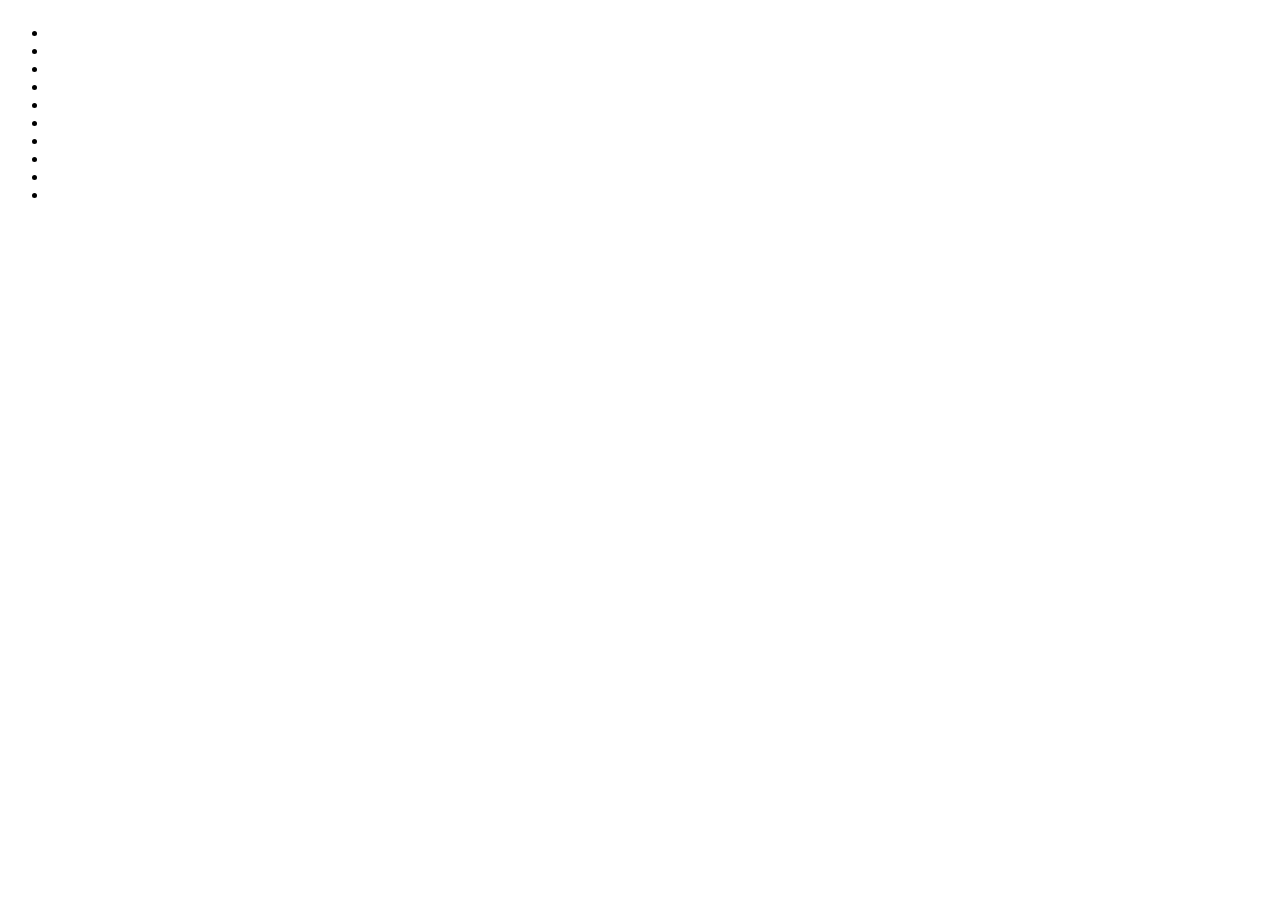
==== index.html @ 1909f5ee "photo" ====
﻿<!DOCTYPE html>
<html>
<head>
<title>相册</title>
<meta http-equiv="content-type" content="text/html;charset=utf-8">
<link type="text/css" rel="stylesheet" href="css/zzsc.css" />
<style>
{
.music{ position:absolute; top:0; right:100px;
;}
	}
</style>
</head>
<body>

<section class="cntr">
	<div class="m10">
		<div class="mt10 fs1"></div>
		<div class="slideshowConfig">
			<table class="mt15 fs08">
				<tbody>
						
				</tobdy>
			</table>
		</div>

		<div class="cntr mt20">
			<ul class="pgwSlideshow">
			<li><img src="images/IMG_1246[1]-01.jpeg" alt=""></li>
			<li><img src="images/IMG_0944.JPG" alt="" data-large-src="images/IMG_0944.JPG"></li>
			<li><img src="images/IMG_1073.JPG" alt=""></li>
			<li><img src="images/IMG_1074.JPG" alt=""></li>
			<li><img src="images/IMG_1078.JPG" alt=""></li>
			<li><img src="images/IMG_1176.JPG" alt=""></li>
			<li><img src="" alt=""></li>
			<li><img src="" alt=""></li>
			<li><img src="" alt=""></li>
			<li><img src="" alt=""></li>
			</ul>
		</div>
	</div> 
</section>
<script src="js/jquery.min.js" type="text/javascript"></script>

<div style="text-align:center;margin:50px 0; font:normal 14px/24px 'MicroSoft YaHei';">
</div>
<iframe class="music" frameborder="no" border="0" marginwidth="0" marginheight="0" width=330 height=86 src="//music.163.com/outchain/player?type=2&id=35504047&auto=1&height=66"></iframe>
</body>
</html>
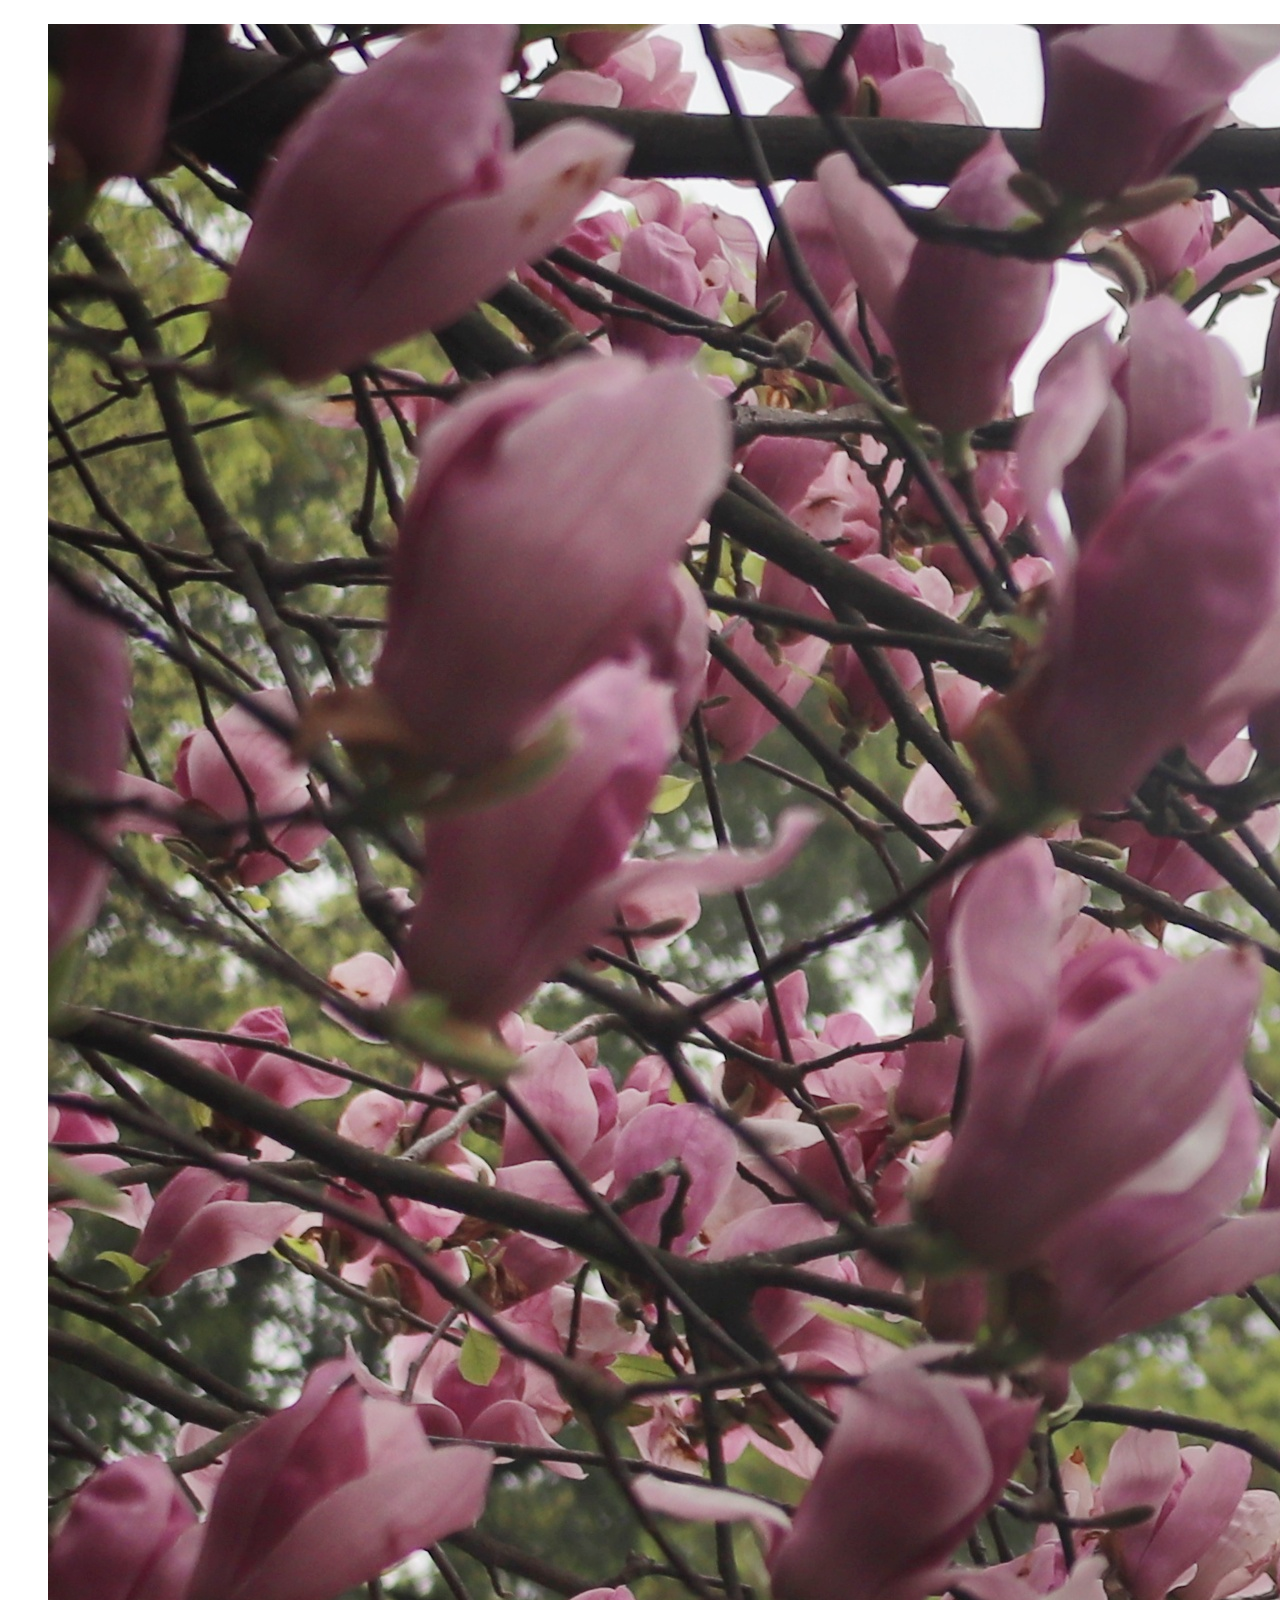
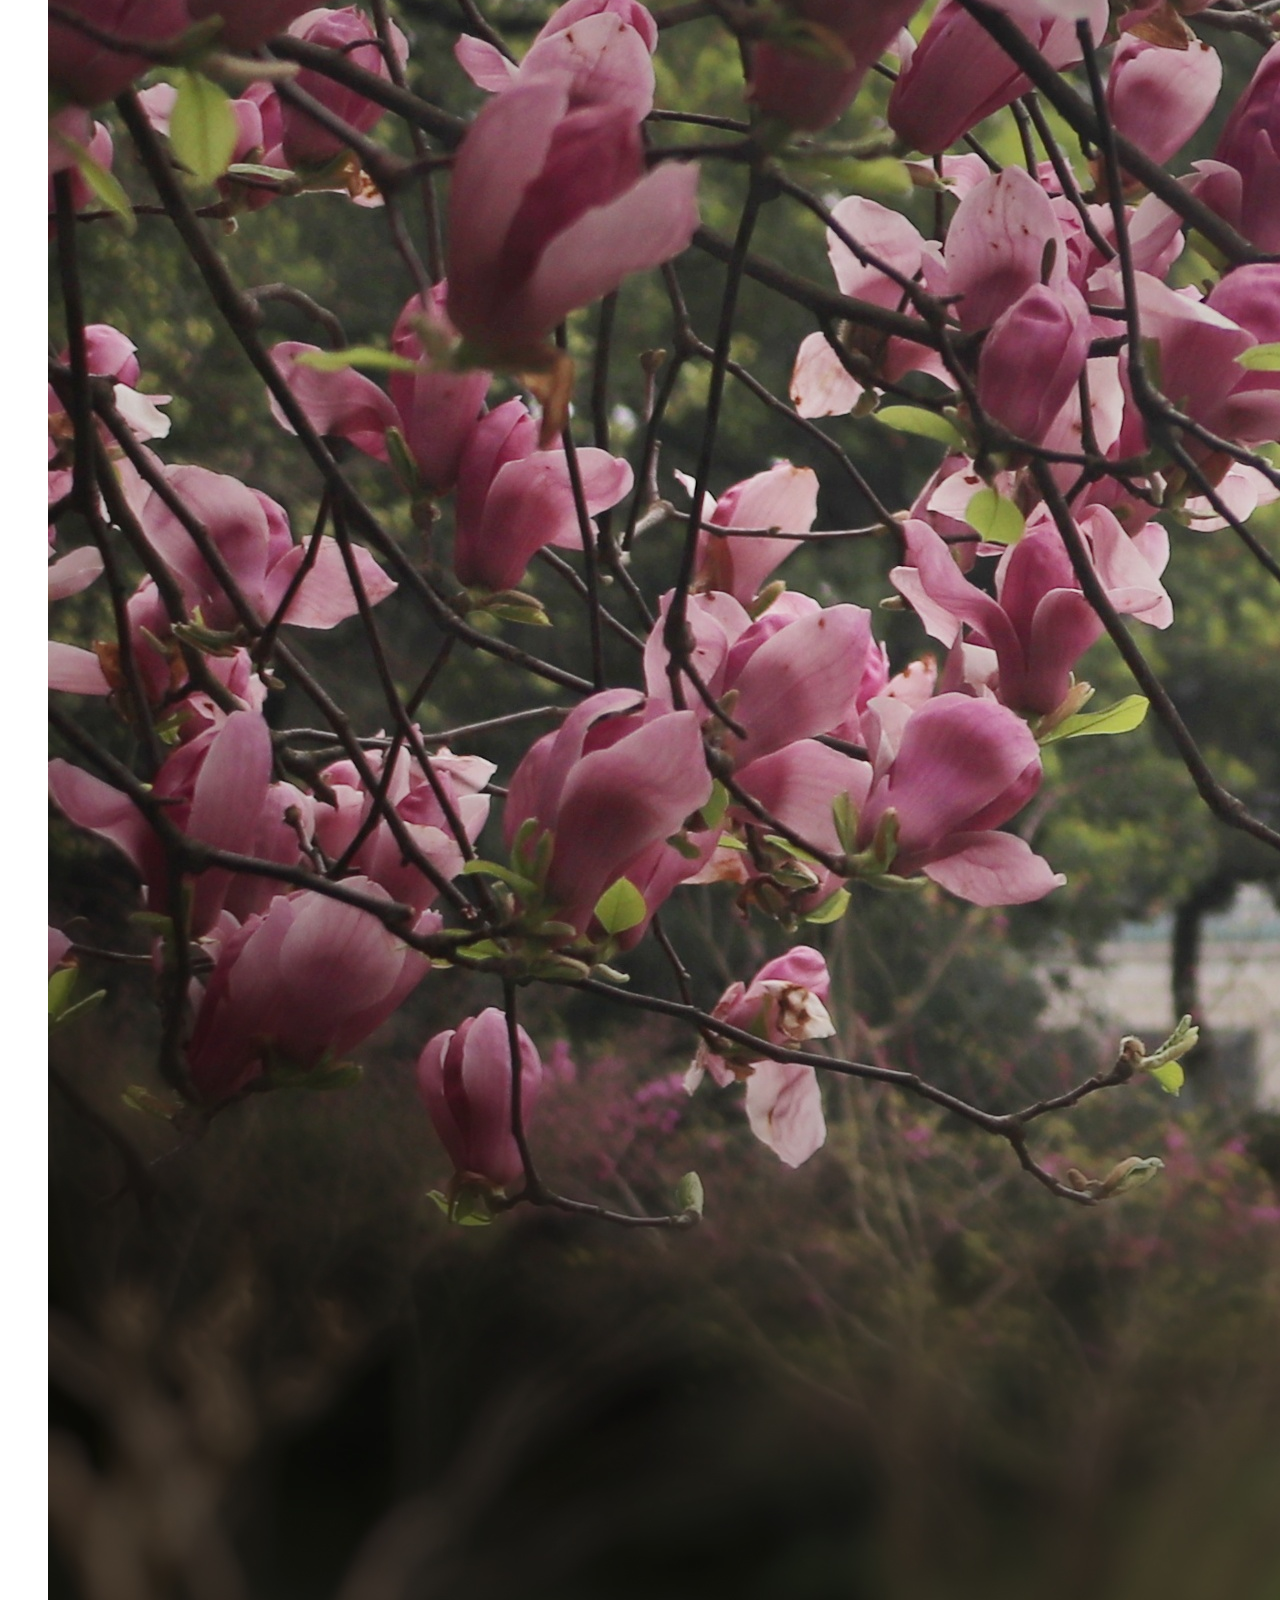
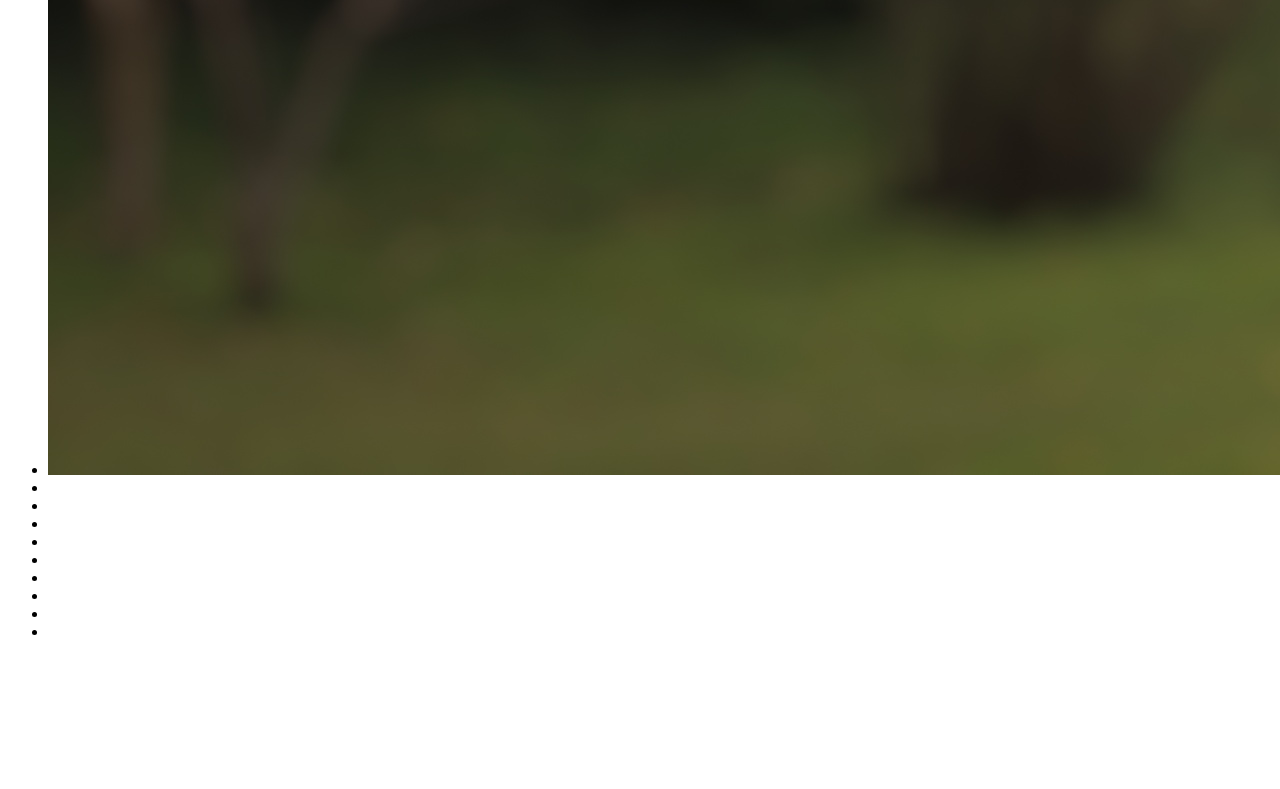
==== commit b3a0f472: "Update index.html" ====
--- a/index.html
+++ b/index.html
@@ -1,49 +1,49 @@
-﻿<!DOCTYPE html>
-<html>
-<head>
-<title>相册</title>
-<meta http-equiv="content-type" content="text/html;charset=utf-8">
-<link type="text/css" rel="stylesheet" href="css/zzsc.css" />
-<style>
-{
-.music{ position:absolute; top:0; right:100px;
-;}
-	}
-</style>
-</head>
-<body>
-
-<section class="cntr">
-	<div class="m10">
-		<div class="mt10 fs1"></div>
-		<div class="slideshowConfig">
-			<table class="mt15 fs08">
-				<tbody>
-						
-				</tobdy>
-			</table>
-		</div>
-
-		<div class="cntr mt20">
-			<ul class="pgwSlideshow">
-			<li><img src="images/IMG_1246[1]-01.jpeg" alt=""></li>
-			<li><img src="images/IMG_0944.JPG" alt="" data-large-src="images/IMG_0944.JPG"></li>
-			<li><img src="images/IMG_1073.JPG" alt=""></li>
-			<li><img src="images/IMG_1074.JPG" alt=""></li>
-			<li><img src="images/IMG_1078.JPG" alt=""></li>
-			<li><img src="images/IMG_1176.JPG" alt=""></li>
-			<li><img src="" alt=""></li>
-			<li><img src="" alt=""></li>
-			<li><img src="" alt=""></li>
-			<li><img src="" alt=""></li>
-			</ul>
-		</div>
-	</div> 
-</section>
-<script src="js/jquery.min.js" type="text/javascript"></script>
-
-<div style="text-align:center;margin:50px 0; font:normal 14px/24px 'MicroSoft YaHei';">
-</div>
-<iframe class="music" frameborder="no" border="0" marginwidth="0" marginheight="0" width=330 height=86 src="//music.163.com/outchain/player?type=2&id=35504047&auto=1&height=66"></iframe>
-</body>
-</html>
+<!DOCTYPE html>
+<html>
+<head>
+<title>相册</title>
+<meta http-equiv="content-type" content="text/html;charset=utf-8">
+<link type="text/css" rel="stylesheet" href="css/zzsc.css" />
+<style>
+{
+.music{ position:absolute; top:0; right:100px;
+;}
+	}
+</style>
+</head>
+<body>
+
+<section class="cntr">
+	<div class="m10">
+		<div class="mt10 fs1"></div>
+		<div class="slideshowConfig">
+			<table class="mt15 fs08">
+				<tbody>
+						
+				</tobdy>
+			</table>
+		</div>
+
+		<div class="cntr mt20">
+			<ul class="pgwSlideshow">
+			<li><img src="IMG_1246[1]-01.jpeg" alt=""></li>
+			<li><img src="IMG_0944.JPG" alt="" data-large-src="images/IMG_0944.JPG"></li>
+			<li><img src="IMG_1073.JPG" alt=""></li>
+			<li><img src="IMG_1074.JPG" alt=""></li>
+			<li><img src="IMG_1078.JPG" alt=""></li>
+			<li><img src="IMG_1176.JPG" alt=""></li>
+			<li><img src="" alt=""></li>
+			<li><img src="" alt=""></li>
+			<li><img src="" alt=""></li>
+			<li><img src="" alt=""></li>
+			</ul>
+		</div>
+	</div> 
+</section>
+<script src="js/jquery.min.js" type="text/javascript"></script>
+
+<div style="text-align:center;margin:50px 0; font:normal 14px/24px 'MicroSoft YaHei';">
+</div>
+<iframe class="music" frameborder="no" border="0" marginwidth="0" marginheight="0" width=330 height=86 src="//music.163.com/outchain/player?type=2&id=35504047&auto=1&height=66"></iframe>
+</body>
+</html>
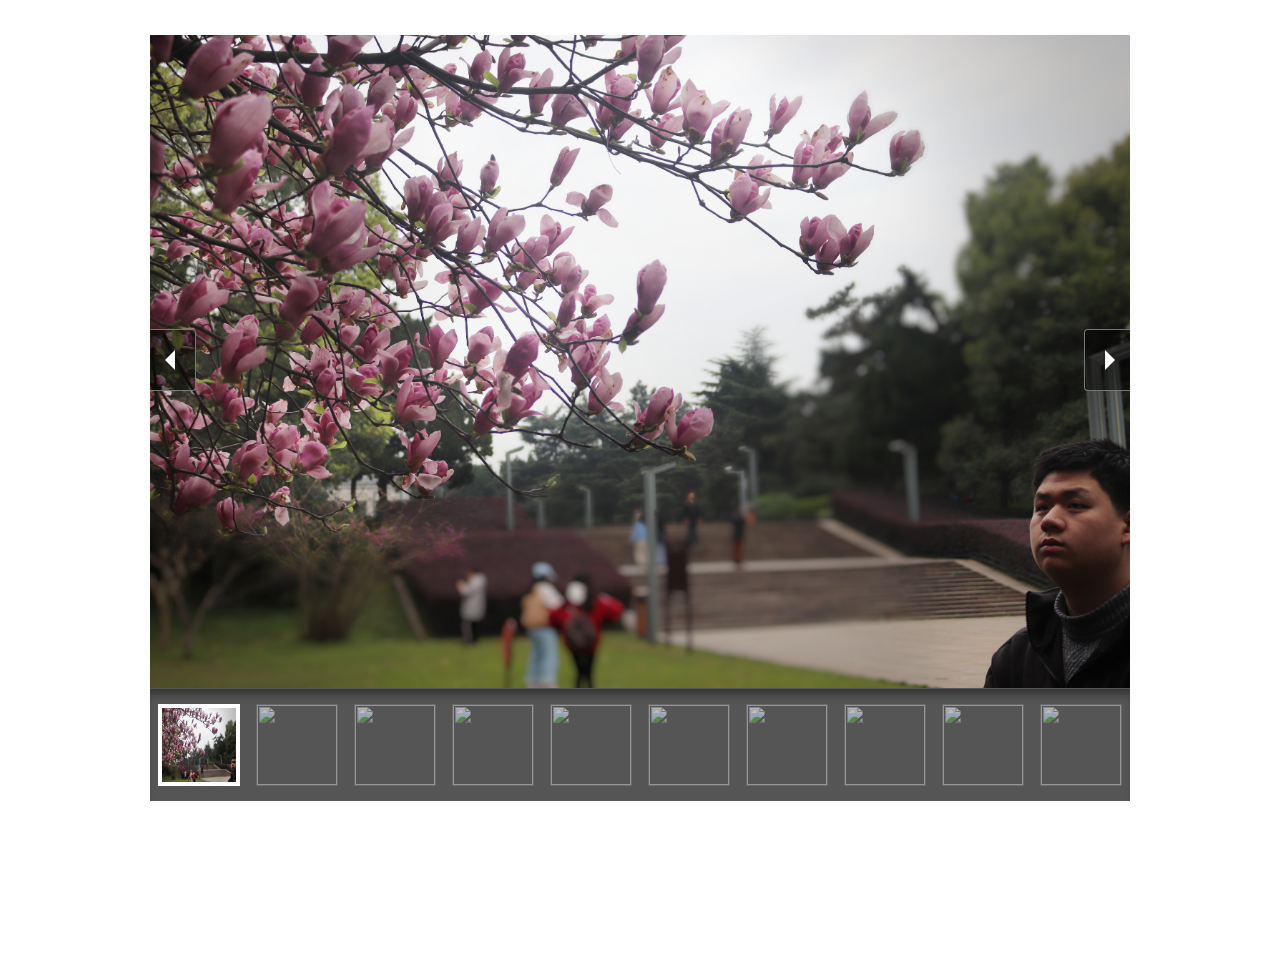
==== commit 4eea1a87: "Update index.html" ====
--- a/index.html
+++ b/index.html
@@ -3,7 +3,7 @@
 <head>
 <title>相册</title>
 <meta http-equiv="content-type" content="text/html;charset=utf-8">
-<link type="text/css" rel="stylesheet" href="css/zzsc.css" />
+<link type="text/css" rel="stylesheet" href="zzsc.css" />
 <style>
 {
 .music{ position:absolute; top:0; right:100px;
@@ -40,7 +40,7 @@
 		</div>
 	</div> 
 </section>
-<script src="js/jquery.min.js" type="text/javascript"></script>
+<script src="jquery.min.js" type="text/javascript"></script>
 
 <div style="text-align:center;margin:50px 0; font:normal 14px/24px 'MicroSoft YaHei';">
 </div>
--- a/zzsc.css
+++ b/zzsc.css
@@ -0,0 +1,6 @@
+/* ����Ʒ�ɡ�վ���زġ��ռ�������ת����ע�������� */
+.pgwMenu{background:#333;height:40px;position:relative;list-style:none}.pgwMenu.light{background:#ddd}.pgwMenu ul{list-style:none;white-space:nowrap;margin:0;padding:0}.pgwMenu .pm-links.mobile,.pgwMenu .pm-viewMore>ul{background:#333;box-shadow:2px 2px 4px #777;position:absolute;left:0;top:100%;z-index:1000}.pgwMenu.light .pm-links.mobile{background:#ddd}.pgwMenu .pm-links.mobile li,.pgwMenu .pm-viewMore>ul>li{display:block;clear:both;width:175px}.pgwMenu li{float:left;font-size:.9rem}.pgwMenu a{display:block;color:#fff;line-height:40px;padding:0 12px;text-decoration:none}.pgwMenu.light a{color:#000}.pgwMenu a.selected{background:#777}.pgwMenu.light a.selected{background:#c5c5c5}.pgwMenu li a:hover{background:#666;text-decoration:none}.pgwMenu.light li a:hover{background:#d0d0d0}.pgwMenu .pm-dropDown,.pgwMenu .pm-viewMore,.pgwMenu .pm-viewMore>ul{display:none}.pgwMenu .pm-dropDown a{display:inline-block;background:#777}.pgwMenu .pm-dropDown a.active,.pgwMenu .pm-viewMore a.active{background:#666}.pgwMenu.light .pm-dropDown a{background:#c5c5c5}.pgwMenu.light .pm-dropDown a.active{background:#bbb}.pgwMenu .pm-dropDown span.icon,.pgwMenu .pm-dropDown span.white{background:url([data-uri]) no-repeat;display:block;height:22px;width:22px;margin:9px 5px}.pgwMenu.light .pm-dropDown span.icon,.pgwMenu .pm-dropDown span.black{background:url([data-uri]) no-repeat;display:block;height:22px;width:22px;margin:9px 5px}.pgwMenu .pm-viewMore{display:none;position:relative}.pgwMenu .pm-viewMore>a{display:inline-block}.pgwMenu .pm-viewMore>ul{left:auto;right:0}.pgwMenu .pm-viewMore li{float:none}.pgwMenu .pm-viewMore span.icon,.pgwMenu .pm-viewMore span.white{border-color:#fff transparent;border-style:solid;border-width:8px 6px 0;margin-left:3px;display:inline-block}.pgwMenu.light .pm-viewMore span.icon,.pgwMenu .pm-viewMore span.black{border-color:#000 transparent;border-style:solid;border-width:8px 6px 0;margin-left:3px;display:inline-block}
+@font-face{font-family:'Open Sans';font-style:normal;font-weight:400;src:local('Open Sans'),local('OpenSans'),url(".SETTING_STATIC."/fonts/opensans.woff) format('woff')}body{background:#fff;color:#333;font-family:Open Sans,arial,sans-serif;font-size:12px;font-size:.9rem;line-height:1.5;margin:0;min-width:320px;padding:0}h1,h2,h3,h4{margin:0}input,textarea{border:1px solid #ccc;font:.9rem Open Sans,arial,sans-serif;padding:3px}a{text-decoration:none;color:#333}a:hover{text-decoration:underline}ul{list-style:disc inside;padding:0;margin:0}img{border:0}div,textarea,table,td,th,code,pre{word-wrap:break-word}pre{white-space:pre-wrap;white-space:-moz-pre-wrap;white-space:-pre-wrap;white-space:-o-pre-wrap}.cntr{margin:0 auto}.cntr:before,.cntr:after{content:' ';display:table}.cntr:after{clear:both}.cntr{max-width:1000px}.clr{clear:both}.flf{float:left}.fri{float:right}.bdr{border:1px solid #ddd}.bld{font-weight:bold}.itl{font-style:italic}.nbld{font-weight:normal}.prl{position:relative}.dbl{display:block}.dib{display:inline-block}.dta{display:table}.hide{display:none}.m5{margin:5px}.m10{margin:10px}.m15{margin:15px}.m20{margin:20px}.mt5{margin-top:5px}.mr5{margin-right:5px}.mb5{margin-bottom:5px}.ml5{margin-left:5px}.mt10{margin-top:10px}.mr10{margin-right:10px}.mb10{margin-bottom:10px}.ml10{margin-left:10px}.mt15{margin-top:15px}.mr15{margin-right:15px}.mb15{margin-bottom:15px}.ml15{margin-left:15px}.mt20{margin-top:20px}.mr20{margin-right:20px}.mb20{margin-bottom:20px}.ml20{margin-left:20px}.mb30{margin-bottom:30px}.tac{text-align:center}.tar{text-align:right}.fs08{font-size:.85rem}.fs09{font-size:.9rem}.fs1{font-size:1rem}.fs15{font-size:1.5rem}.fcc4{color:#c40000}.btg{border:solid 1px #ccc;border-radius:3px;line-height:24px;padding:0 7px;color:#555;background:#eaeaea;background:-moz-linear-gradient(top,#fff 0,#eaeaea 100%);background:-webkit-gradient(linear,left top,left bottom,color-stop(0,#fff),color-stop(100%,#eee));background:-webkit-linear-gradient(top,#fff 0,#eee 100%);background:-o-linear-gradient(top,#fff 0,#eee 100%);background:-ms-linear-gradient(top,#fff 0,#eee 100%);background:linear-gradient(to bottom,#fff 0,#e8e8e8 100%);filter:progid:DXImageTransform.Microsoft.gradient(startColorstr='#ffffff',endColorstr='#eeeeee',GradientType=0)}.btg:hover{color:#333;box-shadow:0 1px 2px #ccc;background:#ddd;background:-moz-linear-gradient(top,#fff 0,#ddd 100%);background:-webkit-gradient(linear,left top,left bottom,color-stop(0,#fff),color-stop(100%,#ddd));background:-webkit-linear-gradient(top,#fff 0,#ddd 100%);background:-o-linear-gradient(top,#fff 0,#ddd 100%);background:-ms-linear-gradient(top,#fff 0,#ddd 100%);background:linear-gradient(to bottom,#fff 0,#ddd 100%);filter:progid:DXImageTransform.Microsoft.gradient(startColorstr='#ffffff',endColorstr='#dddddd',GradientType=0)}.btr{border:solid 1px #c40022;border-radius:3px;line-height:24px;padding:0 7px;color:#fff;background:#ddd;background:-moz-linear-gradient(top,#f40022 0,#c40022 100%);background:-webkit-gradient(linear,left top,left bottom,color-stop(0,#f40022),color-stop(100%,#c40022));background:-webkit-linear-gradient(top,#f40022 0,#c40022 100%);background:-o-linear-gradient(top,#f40022 0,#c40022 100%);background:-ms-linear-gradient(top,#f40022 0,#c40022 100%);background:linear-gradient(to bottom,#f40022 0,#c40022 100%);filter:progid:DXImageTransform.Microsoft.gradient(startColorstr='#40022',endColorstr='#c40022',GradientType=0)}a.btg,a.btr{display:inline-block;padding:0 8px 1px;text-decoration:none}header{background:#f5f5f5}nav{background:#333;border-bottom:5px solid #c40000}nav a{text-decoration:none !important}nav .pgwMenu a.selected,nav .pgwMenu .pm-dropDown a{background:#c40000}footer div{padding:10px 0 20px;margin:20px 10px 0;border-top:1px solid #ddd;color:#888}.top{border-bottom:1px solid #e5e5e5;background:#f7f7f7}#mbmn a{color:#fff;display:block;line-height:40px;padding:0 10px;text-decoration:none}#mbmn a.act{background:#222}.hmbk{width:50%;float:left;border-top:1px solid #ddd}.hmdc{padding:20px 10px 10px}@media(max-width:480px){#mnct{display:none}.fs15{font-size:1.3rem}.hmbk{width:100%}}.mob ul{background:#222;position:absolute;top:40px;left:10px;box-shadow:0 4px 6px #777;z-index:1000}.mob li{float:none;width:150px;margin-right:0}.hmim{width:150px;height:100px}.hmli{min-width:200px}.hmpg{border-top:1px solid #ddd;padding-top:20px}.pglk{border-bottom:1px solid #d5d5d5;padding-bottom:10px}code{background:#f5f5f5;border:1px solid #ddd;display:block;padding:6px 10px}.adtp{border-bottom:1px solid #ddd;padding-bottom:10px;margin-bottom:20px}.admd{border:1px solid #ddd;border-left:0;border-right:0;padding:10px 0;margin-top:30px}.adbt{border-top:1px solid #ddd;border-bottom:1px solid #ddd;padding:10px 0}.bdtp{border-top:1px solid #ddd;padding-top:15px}#dlbl .lf{width:75%}#dlbl .rg{width:25%}table{display:block;border-spacing:3px;width:100%;overflow:hidden;margin-left:-3px}table thead{font-weight:bold;font-style:italic}table thead th{background:#c40000;padding:3px 5px;color:#fff}table tbody td{background:#f5f5f5;padding:5px}@media(max-width:480px){table{font-size:.7rem}}select{padding:3px}@media(max-width:767px){#dlbl .lf,#dlbl .rg{float:none;width:100%}#dlbl .rg img{display:inline-block;float:none}}
+pre .comment{color:#998}pre .support{color:#0086b3}pre .tag,pre .tag-name{color:navy}pre .keyword,pre .css-property,pre .vendor-prefix,pre .sass,pre .class,pre .id,pre .css-value,pre .entity.function,pre .storage.function{font-weight:bold}pre .css-property,pre .css-value,pre .vendor-prefix,pre .support.namespace{color:#333}pre .constant.numeric,pre .keyword.unit,pre .hex-color{font-weight:normal;color:#099}pre .entity.class{color:#458}pre .entity.id,pre .entity.function{color:#900}pre .attribute,pre .variable{color:teal}pre .string,pre .support.value{font-weight:normal;color:#d14}pre .regexp{color:#009926}
+.pgwSlideshow{width:100%;background:#333;display:none}.pgwSlideshow a{color:#fff}.pgwSlideshow .ps-current{text-align:center;position:relative;min-height:150px;overflow:hidden}.pgwSlideshow .ps-current>ul>li{text-align:center;width:100%;z-index:1;opacity:0;display:block}.pgwSlideshow .ps-current>ul>li img{display:block;max-width:100%;margin:auto}.pgwSlideshow .ps-caption{background:rgba(0,0,0,0.5);filter:progid:DXImageTransform.Microsoft.gradient(GradientType=0,startColorstr='#99000000',endColorstr='#99000000');-ms-filter:"progid:DXImageTransform.Microsoft.gradient(GradientType=0,startColorstr='#99000000', endColorstr='#99000000')";text-align:left;font-size:1rem;color:#fff;position:absolute;left:0;bottom:0;width:100%;padding:10px;display:none}.pgwSlideshow .ps-caption span{padding:7px;display:inline-block}.pgwSlideshow .ps-list{border-top:1px solid #555;box-shadow:0 10px 10px -5px #333 inset;background:#555;overflow:hidden;position:relative}.pgwSlideshow .ps-list ul{position:relative;list-style:none;margin:0;padding:0;left:0}.pgwSlideshow .ps-list li{float:left}.pgwSlideshow .ps-list li .ps-item{display:block;margin:15px 8px;opacity:.6;filter:alpha(opacity=60)}.pgwSlideshow .ps-list li img{display:block;border:1px solid #777;width:80px;height:80px}.pgwSlideshow .ps-list li .ps-item.ps-selected{float:left;opacity:1;border:4px solid #fff;overflow:hidden}.pgwSlideshow .ps-list li .ps-item.ps-selected img{margin:-4px}.pgwSlideshow .ps-prevIcon{border-color:transparent #fff transparent;border-style:solid;border-width:10px 10px 10px 0;display:block}.pgwSlideshow .ps-nextIcon{border-color:transparent #fff transparent;border-style:solid;border-width:10px 0 10px 10px;display:block}.pgwSlideshow .ps-current .ps-prev{background:rgba(0,0,0,0.5);filter:progid:DXImageTransform.Microsoft.gradient(GradientType=0,startColorstr='#99000000',endColorstr='#99000000');-ms-filter:"progid:DXImageTransform.Microsoft.gradient(GradientType=0,startColorstr='#99000000', endColorstr='#99000000')";border:1px solid #777;border-left:0;border-radius:0 4px 4px 0;position:absolute;padding:20px 20px 20px 15px;left:0;top:45%;cursor:pointer}.pgwSlideshow .ps-current .ps-next{background:rgba(0,0,0,0.5);filter:progid:DXImageTransform.Microsoft.gradient(GradientType=0,startColorstr='#99000000',endColorstr='#99000000');-ms-filter:"progid:DXImageTransform.Microsoft.gradient(GradientType=0,startColorstr='#99000000', endColorstr='#99000000')";border:1px solid #777;border-right:0;border-radius:4px 0 0 4px;position:absolute;padding:20px 15px 20px 20px;right:0;top:45%;cursor:pointer}.pgwSlideshow .ps-list .ps-prev{background:rgba(0,0,0,0.5);filter:progid:DXImageTransform.Microsoft.gradient(GradientType=0,startColorstr='#bb000000',endColorstr='#bb000000');-ms-filter:"progid:DXImageTransform.Microsoft.gradient(GradientType=0,startColorstr='#bb000000', endColorstr='#bb000000')";border:1px solid #777;border-left:0;border-radius:0 4px 4px 0;padding:20px 15px 20px 12px;cursor:pointer;position:absolute;left:0;top:25px;z-index:1000;display:none}.pgwSlideshow .ps-list .ps-next{background:rgba(0,0,0,0.5);filter:progid:DXImageTransform.Microsoft.gradient(GradientType=0,startColorstr='#bb000000',endColorstr='#bb000000');-ms-filter:"progid:DXImageTransform.Microsoft.gradient(GradientType=0,startColorstr='#bb000000', endColorstr='#bb000000')";border:1px solid #777;border-right:0;border-radius:4px 0 0 4px;padding:20px 12px 20px 15px;cursor:pointer;position:absolute;right:0;top:25px;z-index:1000;display:none}.pgwSlideshow.narrow .ps-list li img{width:60px;height:60px}.pgwSlideshow.narrow .ps-current .ps-prev{padding:15px 15px 15px 12px;top:40%}.pgwSlideshow.narrow .ps-current .ps-next{padding:15px 12px 15px 15px;top:40%}.pgwSlideshow.narrow .ps-list .ps-prev{padding:15px 12px 15px 10px;top:20px}.pgwSlideshow.narrow .ps-list .ps-next{padding:15px 10px 15px 12px;top:20px}.pgwSlideshow.narrow .ps-caption{font-size:.8rem;padding:8px}
+.pgwSlideshowLight{width:100%;background:#ddd;display:none}.pgwSlideshowLight a{color:#fff}.pgwSlideshowLight .ps-current{text-align:center;position:relative;min-height:150px;overflow:hidden}.pgwSlideshowLight .ps-current>ul>li{text-align:center;width:100%;z-index:1;opacity:0;display:block}.pgwSlideshowLight .ps-current>ul>li img{display:block;max-width:100%;margin:auto}.pgwSlideshowLight .ps-caption{background:rgba(0,0,0,0.5);filter:progid:DXImageTransform.Microsoft.gradient(GradientType=0,startColorstr='#99000000',endColorstr='#99000000');-ms-filter:"progid:DXImageTransform.Microsoft.gradient(GradientType=0,startColorstr='#99000000', endColorstr='#99000000')";text-align:left;font-size:1rem;color:#fff;position:absolute;left:0;bottom:0;width:100%;padding:10px;display:none}.pgwSlideshowLight .ps-caption span{padding:7px;display:inline-block}.pgwSlideshowLight .ps-list{border-top:1px solid #aaa;box-shadow:0 10px 10px -5px #999 inset;background:#ddd;overflow:hidden;position:relative}.pgwSlideshowLight .ps-list ul{position:relative;list-style:none;margin:0;padding:0;left:0}.pgwSlideshowLight .ps-list li{float:left}.pgwSlideshowLight .ps-list li .ps-item{display:block;margin:15px 8px;opacity:.6;filter:alpha(opacity=60)}.pgwSlideshowLight .ps-list li img{display:block;border:1px solid #aaa;width:80px;height:80px}.pgwSlideshowLight .ps-list li .ps-item.ps-selected{float:left;opacity:1;border:4px solid #fff;overflow:hidden}.pgwSlideshowLight .ps-list li .ps-item.ps-selected img{margin:-4px}.pgwSlideshowLight .ps-prevIcon{border-color:transparent #fff transparent;border-style:solid;border-width:10px 10px 10px 0;display:block}.pgwSlideshowLight .ps-nextIcon{border-color:transparent #fff transparent;border-style:solid;border-width:10px 0 10px 10px;display:block}.pgwSlideshowLight .ps-current .ps-prev{background:rgba(0,0,0,0.5);filter:progid:DXImageTransform.Microsoft.gradient(GradientType=0,startColorstr='#99000000',endColorstr='#99000000');-ms-filter:"progid:DXImageTransform.Microsoft.gradient(GradientType=0,startColorstr='#99000000', endColorstr='#99000000')";border:1px solid #777;border-left:0;border-radius:0 4px 4px 0;position:absolute;padding:20px 20px 20px 15px;left:0;top:45%;cursor:pointer}.pgwSlideshowLight .ps-current .ps-next{background:rgba(0,0,0,0.5);filter:progid:DXImageTransform.Microsoft.gradient(GradientType=0,startColorstr='#99000000',endColorstr='#99000000');-ms-filter:"progid:DXImageTransform.Microsoft.gradient(GradientType=0,startColorstr='#99000000', endColorstr='#99000000')";border:1px solid #777;border-right:0;border-radius:4px 0 0 4px;position:absolute;padding:20px 15px 20px 20px;right:0;top:45%;cursor:pointer}.pgwSlideshowLight .ps-list .ps-prev{background:rgba(0,0,0,0.5);filter:progid:DXImageTransform.Microsoft.gradient(GradientType=0,startColorstr='#bb000000',endColorstr='#bb000000');-ms-filter:"progid:DXImageTransform.Microsoft.gradient(GradientType=0,startColorstr='#bb000000', endColorstr='#bb000000')";border:1px solid #777;border-left:0;border-radius:0 4px 4px 0;padding:20px 15px 20px 12px;cursor:pointer;position:absolute;left:0;top:25px;z-index:1000;display:none}.pgwSlideshowLight .ps-list .ps-next{background:rgba(0,0,0,0.5);filter:progid:DXImageTransform.Microsoft.gradient(GradientType=0,startColorstr='#bb000000',endColorstr='#bb000000');-ms-filter:"progid:DXImageTransform.Microsoft.gradient(GradientType=0,startColorstr='#bb000000', endColorstr='#bb000000')";border:1px solid #777;border-right:0;border-radius:4px 0 0 4px;padding:20px 12px 20px 15px;cursor:pointer;position:absolute;right:0;top:25px;z-index:1000;display:none}.pgwSlideshowLight.narrow .ps-list li img{width:60px;height:60px}.pgwSlideshowLight.narrow .ps-current .ps-prev{padding:15px 15px 15px 12px;top:40%}.pgwSlideshowLight.narrow .ps-current .ps-next{padding:15px 12px 15px 15px;top:40%}.pgwSlideshowLight.narrow .ps-list .ps-prev{padding:15px 12px 15px 10px;top:20px}.pgwSlideshowLight.narrow .ps-list .ps-next{padding:15px 10px 15px 12px;top:20px}.pgwSlideshowLight.narrow .ps-caption{font-size:.8rem;padding:8px}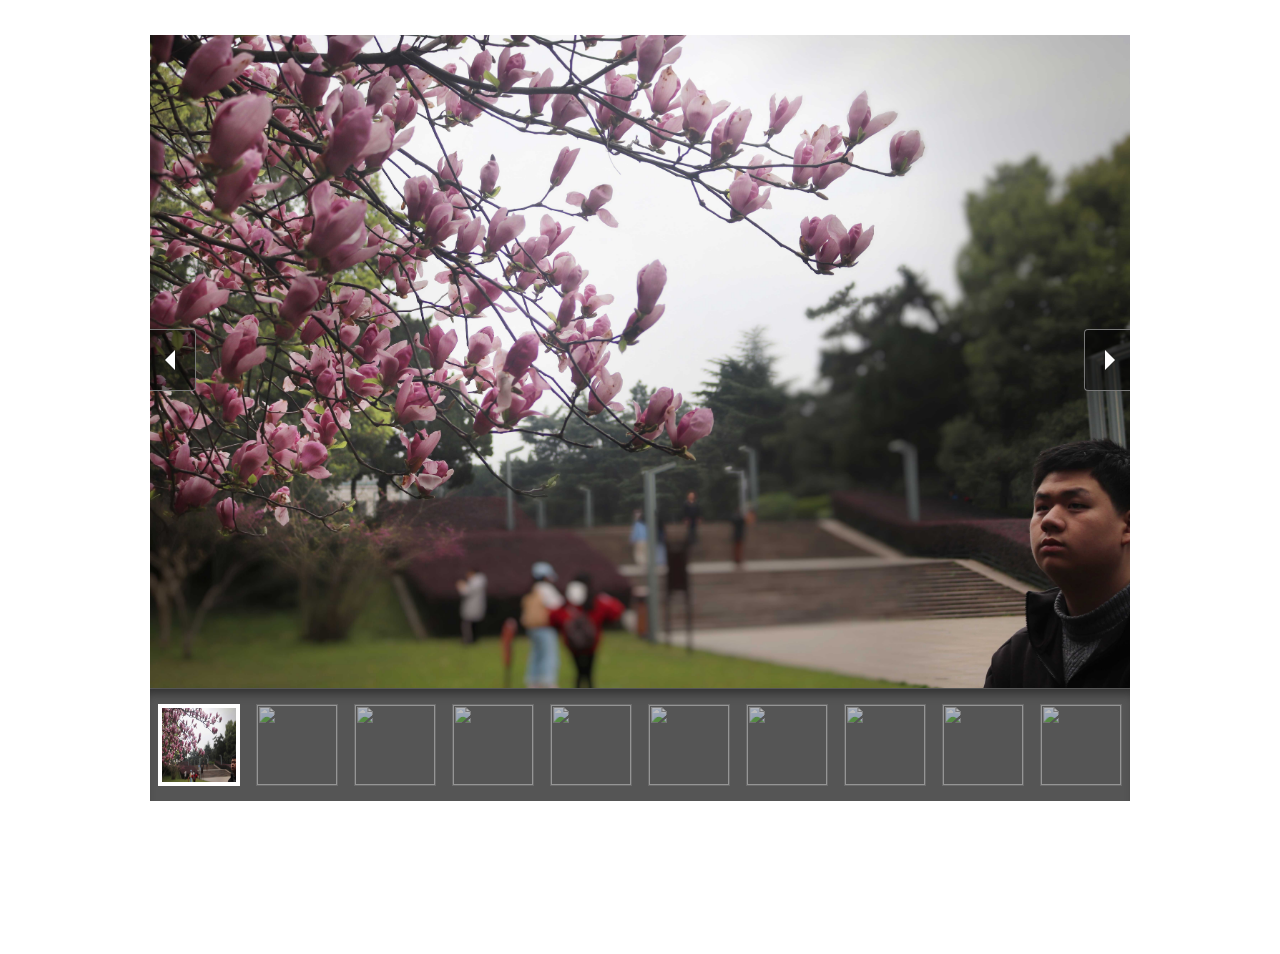
==== commit 1d3ddfc6: "Update index.html" ====
--- a/index.html
+++ b/index.html
@@ -26,12 +26,12 @@
 
 		<div class="cntr mt20">
 			<ul class="pgwSlideshow">
-			<li><img src="IMG_1246[1]-01.jpeg" alt=""></li>
-			<li><img src="IMG_0944.JPG" alt="" data-large-src="images/IMG_0944.JPG"></li>
-			<li><img src="IMG_1073.JPG" alt=""></li>
-			<li><img src="IMG_1074.JPG" alt=""></li>
-			<li><img src="IMG_1078.JPG" alt=""></li>
-			<li><img src="IMG_1176.JPG" alt=""></li>
+			<li><img src="IMG_1246[1]-01.jpg" alt=""></li>
+			<li><img src="-IMG_0944.JPG" alt=""></li>
+			<li><img src="-IMG_1073.JPG" alt=""></li>
+			<li><img src="-IMG_1074.JPG" alt=""></li>
+			<li><img src="-IMG_1078.JPG" alt=""></li>
+			<li><img src="-IMG_1176.JPG" alt=""></li>
 			<li><img src="" alt=""></li>
 			<li><img src="" alt=""></li>
 			<li><img src="" alt=""></li>
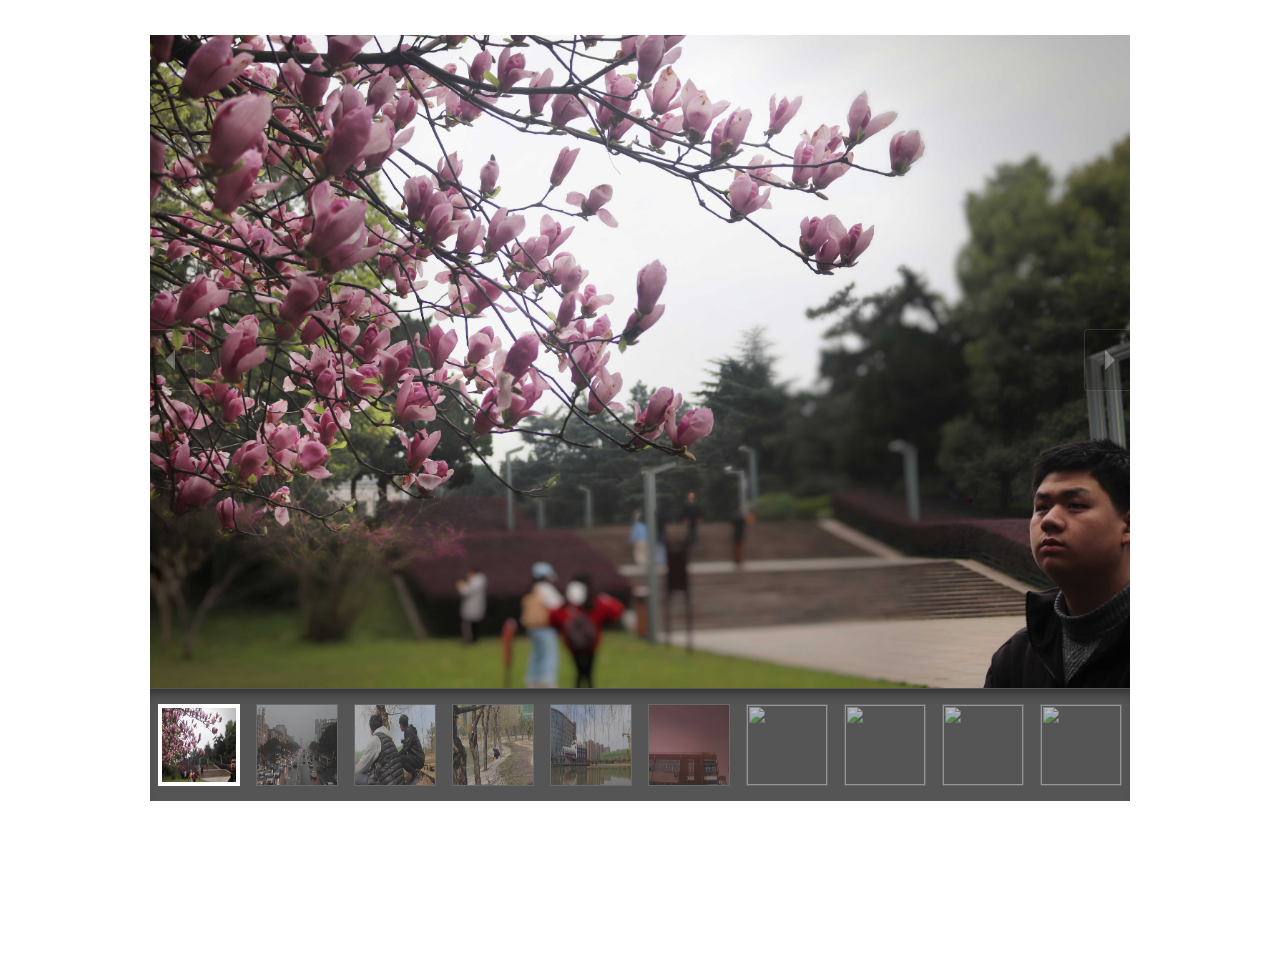
==== commit be21ae98: "Update index.html" ====
--- a/index.html
+++ b/index.html
@@ -27,11 +27,11 @@
 		<div class="cntr mt20">
 			<ul class="pgwSlideshow">
 			<li><img src="IMG_1246[1]-01.jpg" alt=""></li>
-			<li><img src="-IMG_0944.JPG" alt=""></li>
-			<li><img src="-IMG_1073.JPG" alt=""></li>
-			<li><img src="-IMG_1074.JPG" alt=""></li>
-			<li><img src="-IMG_1078.JPG" alt=""></li>
-			<li><img src="-IMG_1176.JPG" alt=""></li>
+			<li><img src="-IMG_0944.jpg" alt=""></li>
+			<li><img src="-IMG_1073.jpg" alt=""></li>
+			<li><img src="-IMG_1074.jpg" alt=""></li>
+			<li><img src="-IMG_1078.jpg" alt=""></li>
+			<li><img src="-IMG_1176.jpg" alt=""></li>
 			<li><img src="" alt=""></li>
 			<li><img src="" alt=""></li>
 			<li><img src="" alt=""></li>
